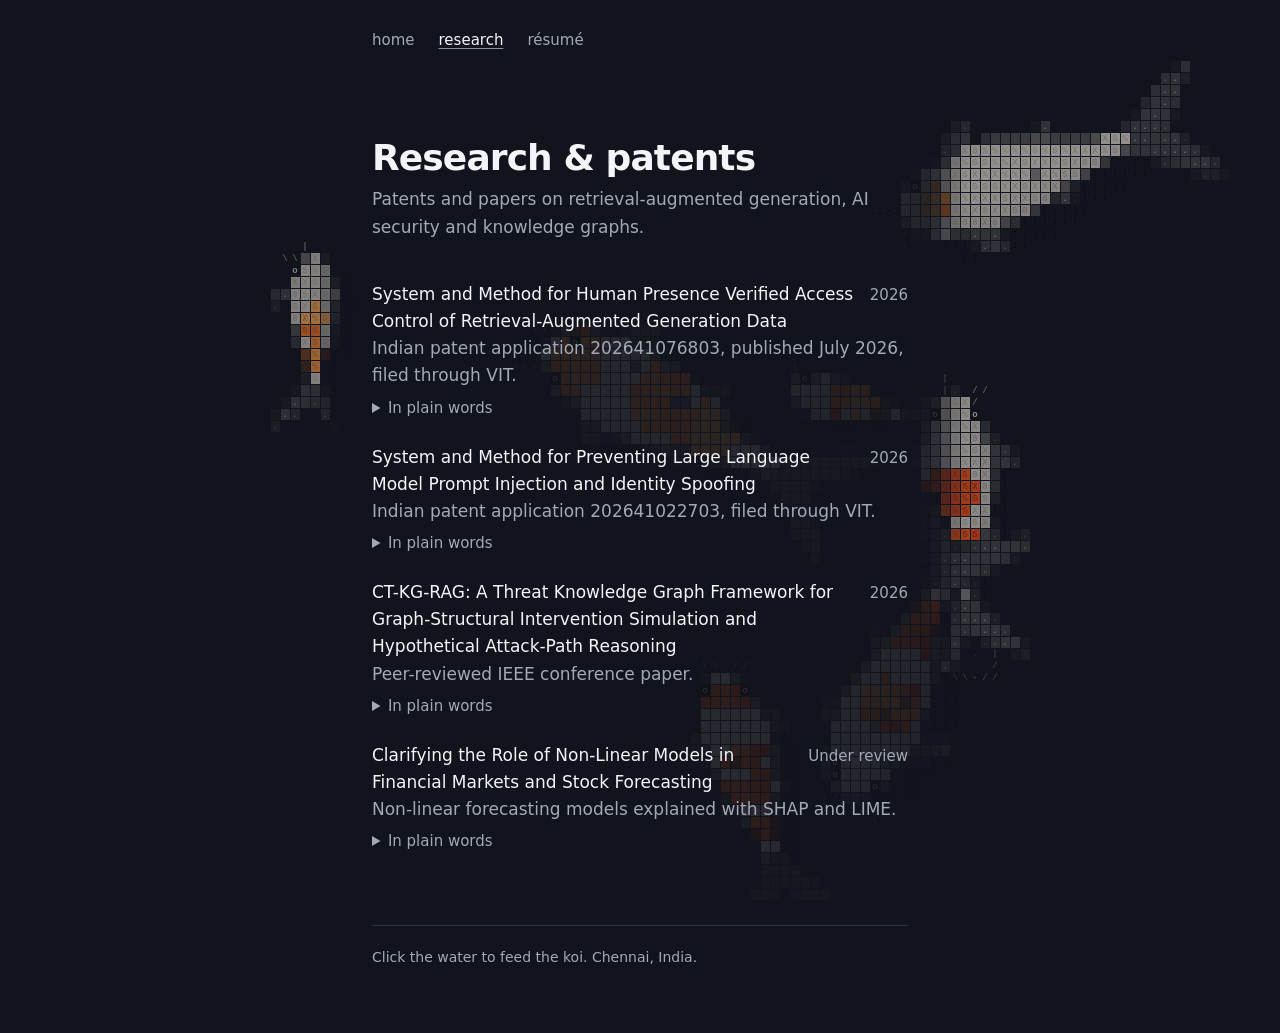
==== research/index.html @ 3455a63b "Move research to its own page and add hover cards Rework the home page into a short hero: Ramco Syst" ====
<!doctype html>
<html lang="en">
<head>
<meta charset="utf-8">
<meta name="viewport" content="width=device-width, initial-scale=1">
<title>Research &amp; patents · Ezhill Ragesh</title>
<meta name="description" content="Patents and papers by Ezhill Ragesh on retrieval-augmented generation, AI security and knowledge graphs, each with a plain-language summary.">
<meta name="author" content="Ezhill Ragesh">
<meta name="robots" content="index, follow, max-image-preview:large">
<meta name="color-scheme" content="dark">
<meta name="theme-color" content="#11141c">
<link rel="canonical" href="https://ezhillragesh.github.io/research/">
<link rel="icon" href="/favicon.svg" type="image/svg+xml">
<link rel="icon" href="/apple-touch-icon.png" type="image/png" sizes="180x180">
<link rel="apple-touch-icon" href="/apple-touch-icon.png">

<meta property="og:type" content="website">
<meta property="og:site_name" content="Ezhill Ragesh">
<meta property="og:title" content="Research &amp; patents · Ezhill Ragesh">
<meta property="og:description" content="Patents and papers by Ezhill Ragesh on retrieval-augmented generation, AI security and knowledge graphs, each with a plain-language summary.">
<meta property="og:url" content="https://ezhillragesh.github.io/research/">
<meta property="og:image" content="https://ezhillragesh.github.io/og.png">
<meta property="og:image:width" content="1200">
<meta property="og:image:height" content="630">
<meta property="og:image:alt" content="Ezhill Ragesh, software engineer">
<meta name="twitter:card" content="summary_large_image">
<meta name="twitter:site" content="@ezhillragesh">
<meta name="twitter:title" content="Research &amp; patents · Ezhill Ragesh">
<meta name="twitter:description" content="Patents and papers by Ezhill Ragesh on retrieval-augmented generation, AI security and knowledge graphs, each with a plain-language summary.">
<meta name="twitter:image" content="https://ezhillragesh.github.io/og.png">

<link rel="stylesheet" href="/style.css?v=4">
</head>
<body>
<canvas class="sea" aria-hidden="true"></canvas>
<nav class="wrap nav" aria-label="Main" data-koi-avoid>
  <a href="/">home</a>
  <a href="/research/" aria-current="page">research</a>
  <a href="/resume.pdf">r&eacute;sum&eacute;</a>
</nav>
<header class="wrap top" data-koi-avoid>
  <h1>Research &amp; patents</h1>
  <p class="lede">Patents and papers on retrieval-augmented generation, AI security and knowledge graphs.</p>
</header>

<main class="wrap">
  <section class="intro" aria-label="Research and patents" data-koi-avoid>
    <ul role="list">
      <li>
        <div class="row"><span>System and Method for Human Presence Verified Access Control of Retrieval-Augmented Generation Data</span><span class="meta">2026</span></div>
        <span class="desc">Indian patent application 202641076803, published July 2026, filed through VIT.</span>
        <details>
          <summary>In plain words<span class="sr">: human-presence patent</span></summary>
          <p>An AI assistant can read private documents only while a real person is proven to be present, so malware on a fully compromised computer can&rsquo;t quietly pull the data out.</p>
        </details>
      </li>
      <li>
        <div class="row"><span>System and Method for Preventing Large Language Model Prompt Injection and Identity Spoofing</span><span class="meta">2026</span></div>
        <span class="desc">Indian patent application 202641022703, filed through VIT.</span>
        <details>
          <summary>In plain words<span class="sr">: prompt-injection patent</span></summary>
          <p>Stops attackers from hiding instructions in what an AI model reads, or posing as someone else, to make the model do things it shouldn&rsquo;t.</p>
        </details>
      </li>
      <li>
        <div class="row"><span>CT-KG-RAG: A Threat Knowledge Graph Framework for Graph-Structural Intervention Simulation and Hypothetical Attack-Path Reasoning</span><span class="meta">2026</span></div>
        <span class="desc">Peer-reviewed IEEE conference paper.</span>
        <details>
          <summary>In plain words<span class="sr">: threat knowledge graph paper</span></summary>
          <p>Maps how cyberattacks connect as a graph, then lets an AI ask &ldquo;what if&rdquo;: which attack paths open or close when one part of a system changes.</p>
        </details>
      </li>
      <li>
        <div class="row"><span>Clarifying the Role of Non-Linear Models in Financial Markets and Stock Forecasting</span><span class="meta">Under review</span></div>
        <span class="desc">Non-linear forecasting models explained with SHAP and LIME.</span>
        <details>
          <summary>In plain words<span class="sr">: stock forecasting paper</span></summary>
          <p>Tests whether complex models really predict Indian stock prices better than simple ones, and shows why they make the predictions they do.</p>
        </details>
      </li>
    </ul>
  </section>
</main>

<footer>
  <div class="wrap">
    <p data-koi-avoid>Click the water to feed the koi. Chennai, India.</p>
  </div>
</footer>

<script src="/koi.js?v=3" defer></script>
</body>
</html>
---- style.css ----
:root {
  color-scheme: dark;
  --bg: #11141c;
  --text: #f2f4f8;
  --muted: #a3a9b6;
  --underline: #8a91a0;
  --line: #2c3240;
  --card: #181c27;
  --focus: #4da3ff;
}

*, *::before, *::after { box-sizing: border-box; }

html {
  -webkit-text-size-adjust: 100%;
  text-size-adjust: 100%;
}

body {
  margin: 0;
  background: var(--bg);
  color: var(--text);
  font: 400 1.0625rem/1.6 system-ui, -apple-system, "Segoe UI", Roboto, "Helvetica Neue", Arial, sans-serif;
  font-synthesis: none;
  text-rendering: optimizeLegibility;
  -webkit-font-smoothing: antialiased;
}

.sea {
  position: fixed;
  inset: 0;
  z-index: -1;
  width: 100%;
  height: 100%;
  pointer-events: none;
}

.wrap {
  max-width: 36rem;
  margin: 0 auto;
  padding: 0 1.25rem;
}
.top { padding-top: clamp(2.5rem, 9vh, 6rem); }

/* Site navigation */
.nav {
  display: flex;
  align-items: baseline;
  gap: 1.5rem;
  padding-top: 1.5rem;
  font-size: 0.9375rem;
}
.nav a {
  padding: 0.25rem 0;
  color: var(--muted);
  text-decoration: none;
}
.nav a:hover { color: var(--text); }
.nav a[aria-current="page"] {
  color: var(--text);
  text-decoration: underline;
  text-decoration-color: var(--underline);
}

.sr {
  position: absolute;
  width: 1px;
  height: 1px;
  margin: -1px;
  padding: 0;
  overflow: hidden;
  clip: rect(0 0 0 0);
  white-space: nowrap;
  border: 0;
}

h1 {
  margin: 0;
  font-size: clamp(1.875rem, 6vw, 2.25rem);
  line-height: 1.15;
  font-weight: 600;
  letter-spacing: -0.025em;
}

.lede {
  margin: 0.5rem 0 0;
  color: var(--muted);
}

h2 {
  margin: 3.5rem 0 1rem;
  font-size: 0.8125rem;
  font-weight: 500;
  color: var(--muted);
}

p { margin: 0 0 1rem; }
.intro { margin-top: 2.5rem; }

a {
  color: inherit;
  text-decoration: underline;
  text-decoration-color: var(--underline);
  text-decoration-thickness: 1px;
  text-underline-offset: 0.2em;
}
a:hover { text-decoration-color: currentColor; }
a:focus-visible,
summary:focus-visible {
  outline: 2px solid var(--focus);
  outline-offset: 2px;
  border-radius: 2px;
}

ul, ol {
  list-style: none;
  margin: 0;
  padding: 0;
}
li { margin: 0 0 1.5rem; }
li:last-child { margin-bottom: 0; }

.row {
  display: flex;
  justify-content: space-between;
  align-items: baseline;
  gap: 1rem;
}
.meta {
  flex-shrink: 0;
  color: var(--muted);
  font-size: 0.9375rem;
  font-variant-numeric: tabular-nums;
}
.desc {
  display: block;
  color: var(--muted);
}

/* Inline mentions that open a small card: hover or keyboard focus on a pointer, tap on touch. */
.cite { position: relative; display: inline; }
.cite-name {
  display: inline;
  margin: 0;
  padding: 0;
  border: 0;
  background: none;
  color: inherit;
  font: inherit;
  line-height: inherit;
  text-align: inherit;
  text-decoration: underline;
  text-decoration-color: var(--underline);
  text-decoration-thickness: 1px;
  text-underline-offset: 0.2em;
  cursor: pointer;
}
.cite-name:hover,
.cite-name[aria-expanded="true"] { text-decoration-color: currentColor; }
.cite-name:focus-visible {
  outline: 2px solid var(--focus);
  outline-offset: 2px;
  border-radius: 2px;
}
.card {
  display: none;
  position: absolute;
  z-index: 10;
  left: 0;
  bottom: 100%;
  width: 20rem;
  max-width: calc(100vw - 2.5rem);
  /* a transparent bridge, so the pointer can travel from the name onto the card */
  padding-bottom: 0.625rem;
  font-size: 0.8125rem;
  line-height: 1.45;
  text-align: left;
  white-space: normal;
}
.card > * {
  display: block;
  padding: 0 0.875rem;
  background: var(--card);
  border-inline: 1px solid var(--line);
}
.card-head {
  display: flex;
  justify-content: space-between;
  gap: 1rem;
  padding-top: 0.75rem;
  border-top: 1px solid var(--line);
  border-radius: 8px 8px 0 0;
  color: var(--muted);
}
.card-date { flex-shrink: 0; font-variant-numeric: tabular-nums; }
.card-role { padding-top: 0.375rem; font-size: 0.875rem; color: var(--text); }
.card-text { padding-top: 0.25rem; padding-bottom: 0.625rem; color: var(--muted); }
.card .card-link {
  padding-top: 0.5rem;
  padding-bottom: 0.625rem;
  border-top: 1px solid var(--line);
  border-bottom: 1px solid var(--line);
  border-radius: 0 0 8px 8px;
  color: var(--muted);
  text-decoration: none;
}
.card .card-link:hover { color: var(--text); }
.cite.open > .card,
.cite.kb > .card { display: block; animation: card-in 140ms ease-out; }
@media (hover: hover) and (pointer: fine) {
  .cite:hover > .card { display: block; animation: card-in 140ms ease-out; }
}
/* Escape hides a card until focus or the pointer leaves the mention */
.cite.hush > .card { display: none !important; }
/* not enough room above: open below the line instead */
.card.below { bottom: auto; top: 100%; padding-bottom: 0; padding-top: 0.625rem; }
@keyframes card-in { from { opacity: 0; translate: 0 4px; } }
@media (prefers-reduced-motion: reduce) {
  .card { animation: none !important; }
}
/* On phones the card spans the text column above the paragraph, so it never runs off-screen. */
@media (max-width: 640px) {
  .cite { position: static; }
  .intro p { position: relative; }
  .card { width: auto; right: 0; max-width: none; }
}

details { margin-top: 0.375rem; }
summary {
  width: fit-content;
  color: var(--muted);
  font-size: 0.9375rem;
  cursor: pointer;
}
summary:hover { color: var(--text); }
details p {
  margin: 0.375rem 0 0;
  padding-left: 1rem;
  border-left: 1px solid var(--line);
}

.links li { margin-bottom: 0.25rem; }

footer .wrap { padding-bottom: 4rem; }
footer p {
  margin: 4.5rem 0 0;
  padding-top: 1.25rem;
  border-top: 1px solid var(--line);
  color: var(--muted);
  font-size: 0.875rem;
}

::selection {
  background: var(--text);
  color: var(--bg);
}
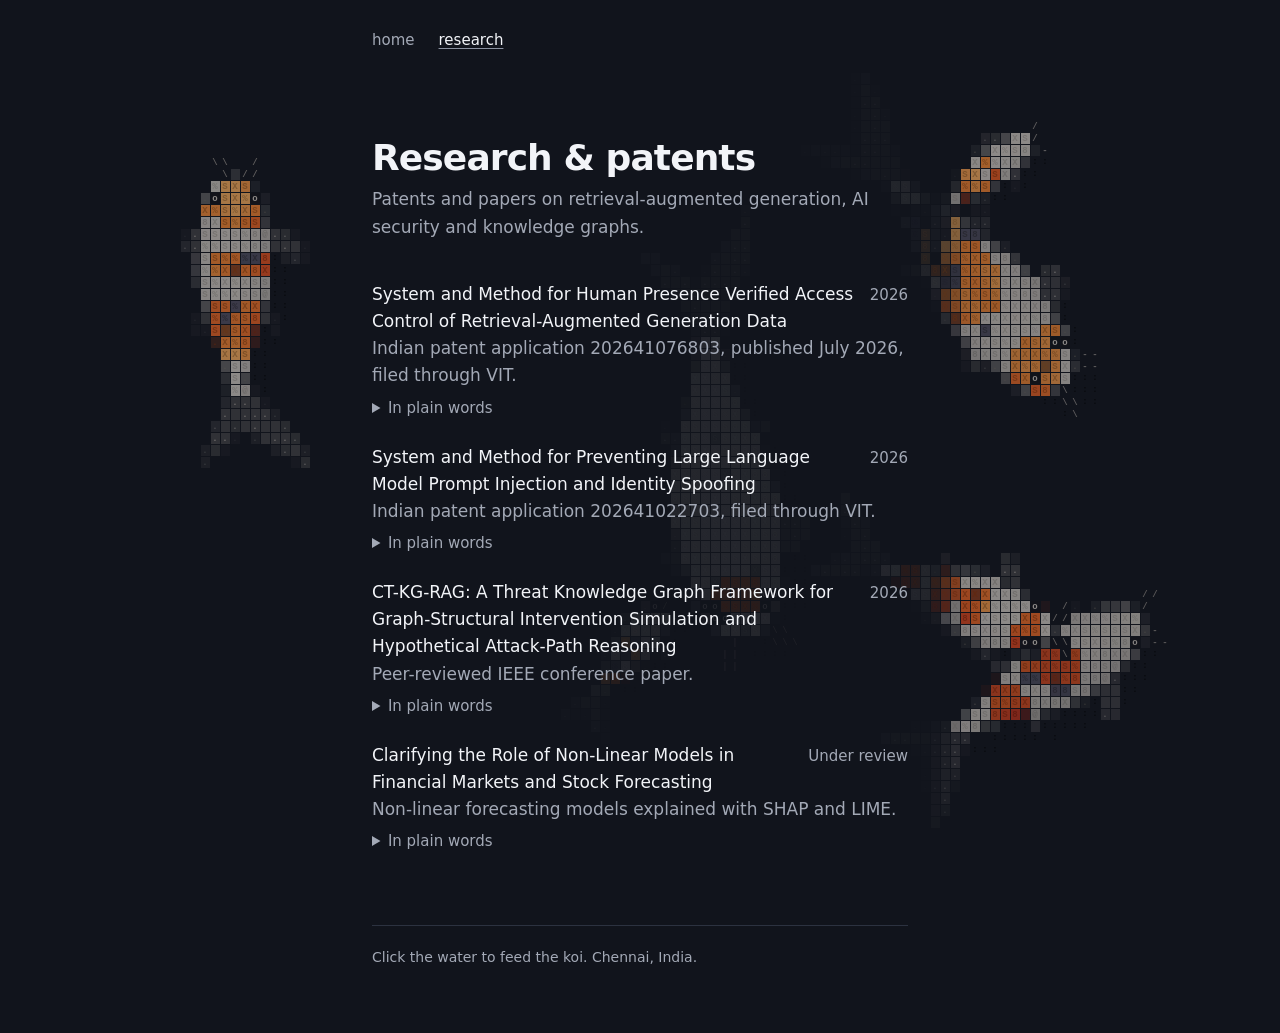
==== commit 71dc3208: "Tidy the hero line, open external links in a new tab, unlink résumé The hover-card names were button" ====
--- a/research/index.html
+++ b/research/index.html
@@ -29,14 +29,13 @@
 <meta name="twitter:description" content="Patents and papers by Ezhill Ragesh on retrieval-augmented generation, AI security and knowledge graphs, each with a plain-language summary.">
 <meta name="twitter:image" content="https://ezhillragesh.github.io/og.png">
 
-<link rel="stylesheet" href="/style.css?v=4">
+<link rel="stylesheet" href="/style.css?v=5">
 </head>
 <body>
 <canvas class="sea" aria-hidden="true"></canvas>
 <nav class="wrap nav" aria-label="Main" data-koi-avoid>
   <a href="/">home</a>
   <a href="/research/" aria-current="page">research</a>
-  <a href="/resume.pdf">r&eacute;sum&eacute;</a>
 </nav>
 <header class="wrap top" data-koi-avoid>
   <h1>Research &amp; patents</h1>
--- a/style.css
+++ b/style.css
@@ -140,15 +140,6 @@
 /* Inline mentions that open a small card: hover or keyboard focus on a pointer, tap on touch. */
 .cite { position: relative; display: inline; }
 .cite-name {
-  display: inline;
-  margin: 0;
-  padding: 0;
-  border: 0;
-  background: none;
-  color: inherit;
-  font: inherit;
-  line-height: inherit;
-  text-align: inherit;
   text-decoration: underline;
   text-decoration-color: var(--underline);
   text-decoration-thickness: 1px;
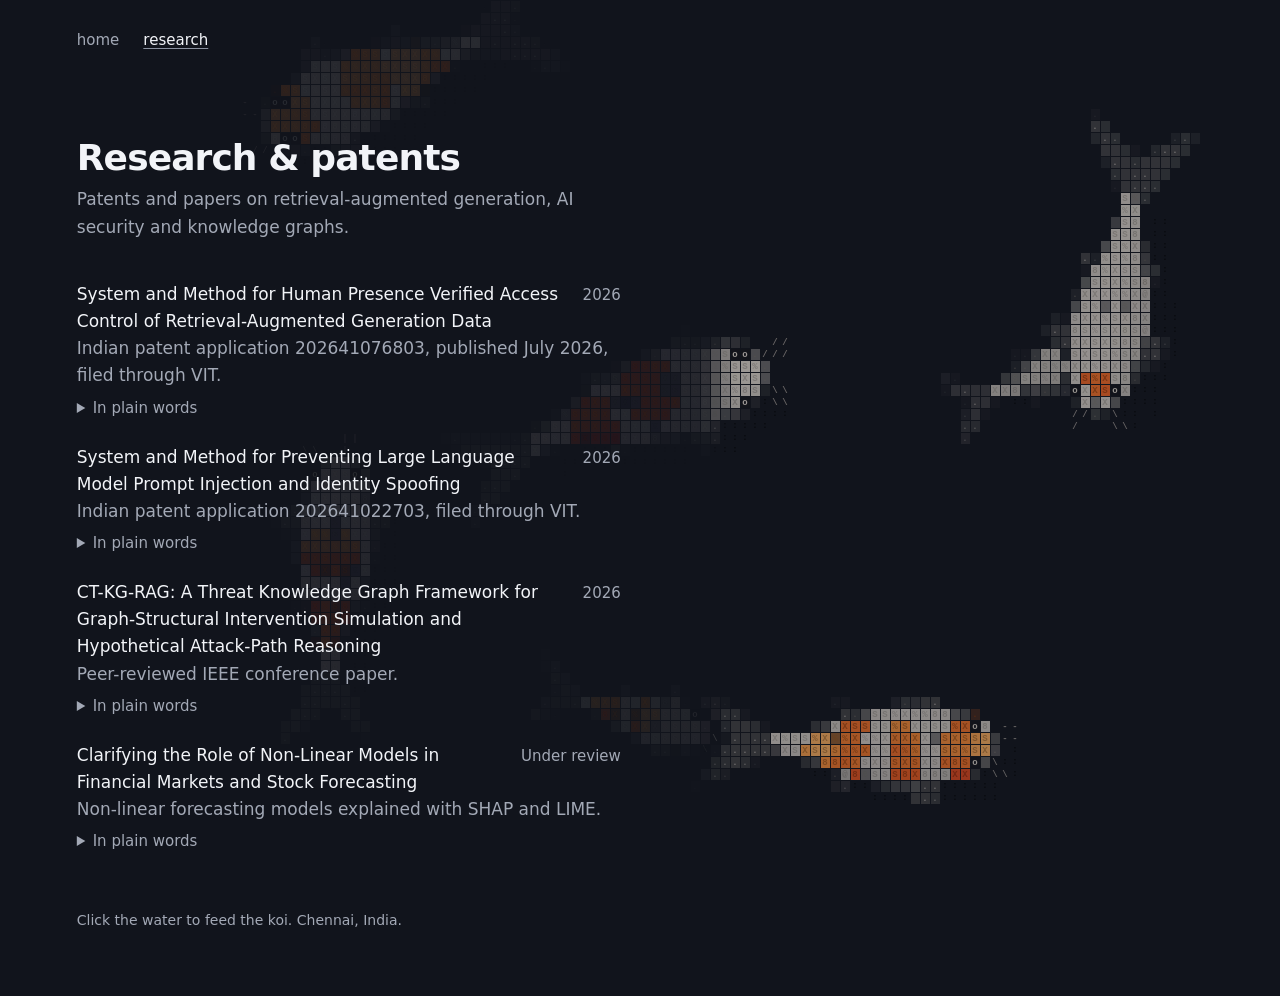
==== commit 3f03ad0f: "Anchor the home page to the bottom-left, like a koi pond Home now fills one screen: the navbar sits " ====
--- a/research/index.html
+++ b/research/index.html
@@ -29,7 +29,7 @@
 <meta name="twitter:description" content="Patents and papers by Ezhill Ragesh on retrieval-augmented generation, AI security and knowledge graphs, each with a plain-language summary.">
 <meta name="twitter:image" content="https://ezhillragesh.github.io/og.png">
 
-<link rel="stylesheet" href="/style.css?v=5">
+<link rel="stylesheet" href="/style.css?v=7">
 </head>
 <body>
 <canvas class="sea" aria-hidden="true"></canvas>
--- a/style.css
+++ b/style.css
@@ -35,10 +35,12 @@
   pointer-events: none;
 }
 
+/* Content hugs the left edge, leaving open water for the koi on the right. */
 .wrap {
-  max-width: 36rem;
-  margin: 0 auto;
-  padding: 0 1.25rem;
+  --pad: clamp(1.25rem, 6vw, 5.5rem);
+  max-width: calc(34rem + 2 * var(--pad));
+  margin: 0;
+  padding: 0 var(--pad);
 }
 .top { padding-top: clamp(2.5rem, 9vh, 6rem); }
 
@@ -230,15 +232,40 @@
   border-left: 1px solid var(--line);
 }
 
-.links li { margin-bottom: 0.25rem; }
-
 footer .wrap { padding-bottom: 4rem; }
 footer p {
-  margin: 4.5rem 0 0;
-  padding-top: 1.25rem;
-  border-top: 1px solid var(--line);
+  margin: 3.5rem 0 0;
   color: var(--muted);
   font-size: 0.875rem;
+}
+
+/* Home fits one screen: open water above, the text anchored to the bottom-left.
+   min-height (not a fixed height), so short screens still scroll instead of cutting text off. */
+.home {
+  display: flex;
+  flex-direction: column;
+  min-height: 100vh;
+  min-height: 100dvh;
+}
+.home > header { margin-top: auto; padding-top: 3rem; }
+.home .intro { margin-top: 1.75rem; }
+.home footer .wrap { padding-bottom: clamp(2rem, 7vh, 4.5rem); }
+.home footer p { margin-top: 1.25rem; }
+
+/* Contact links on one line: ragesh@duck.com / medium / github / … */
+.socials {
+  display: flex;
+  flex-wrap: wrap;
+  gap: 0.25rem 0.5rem;
+  margin-top: 1.5rem;
+}
+.socials li { margin: 0; }
+/* the slash ends the item before it, so a wrapped line never starts with one */
+.socials li:not(:last-child)::after {
+  content: "/";
+  content: "/" / "";
+  margin-left: 0.5rem;
+  color: var(--muted);
 }
 
 ::selection {
